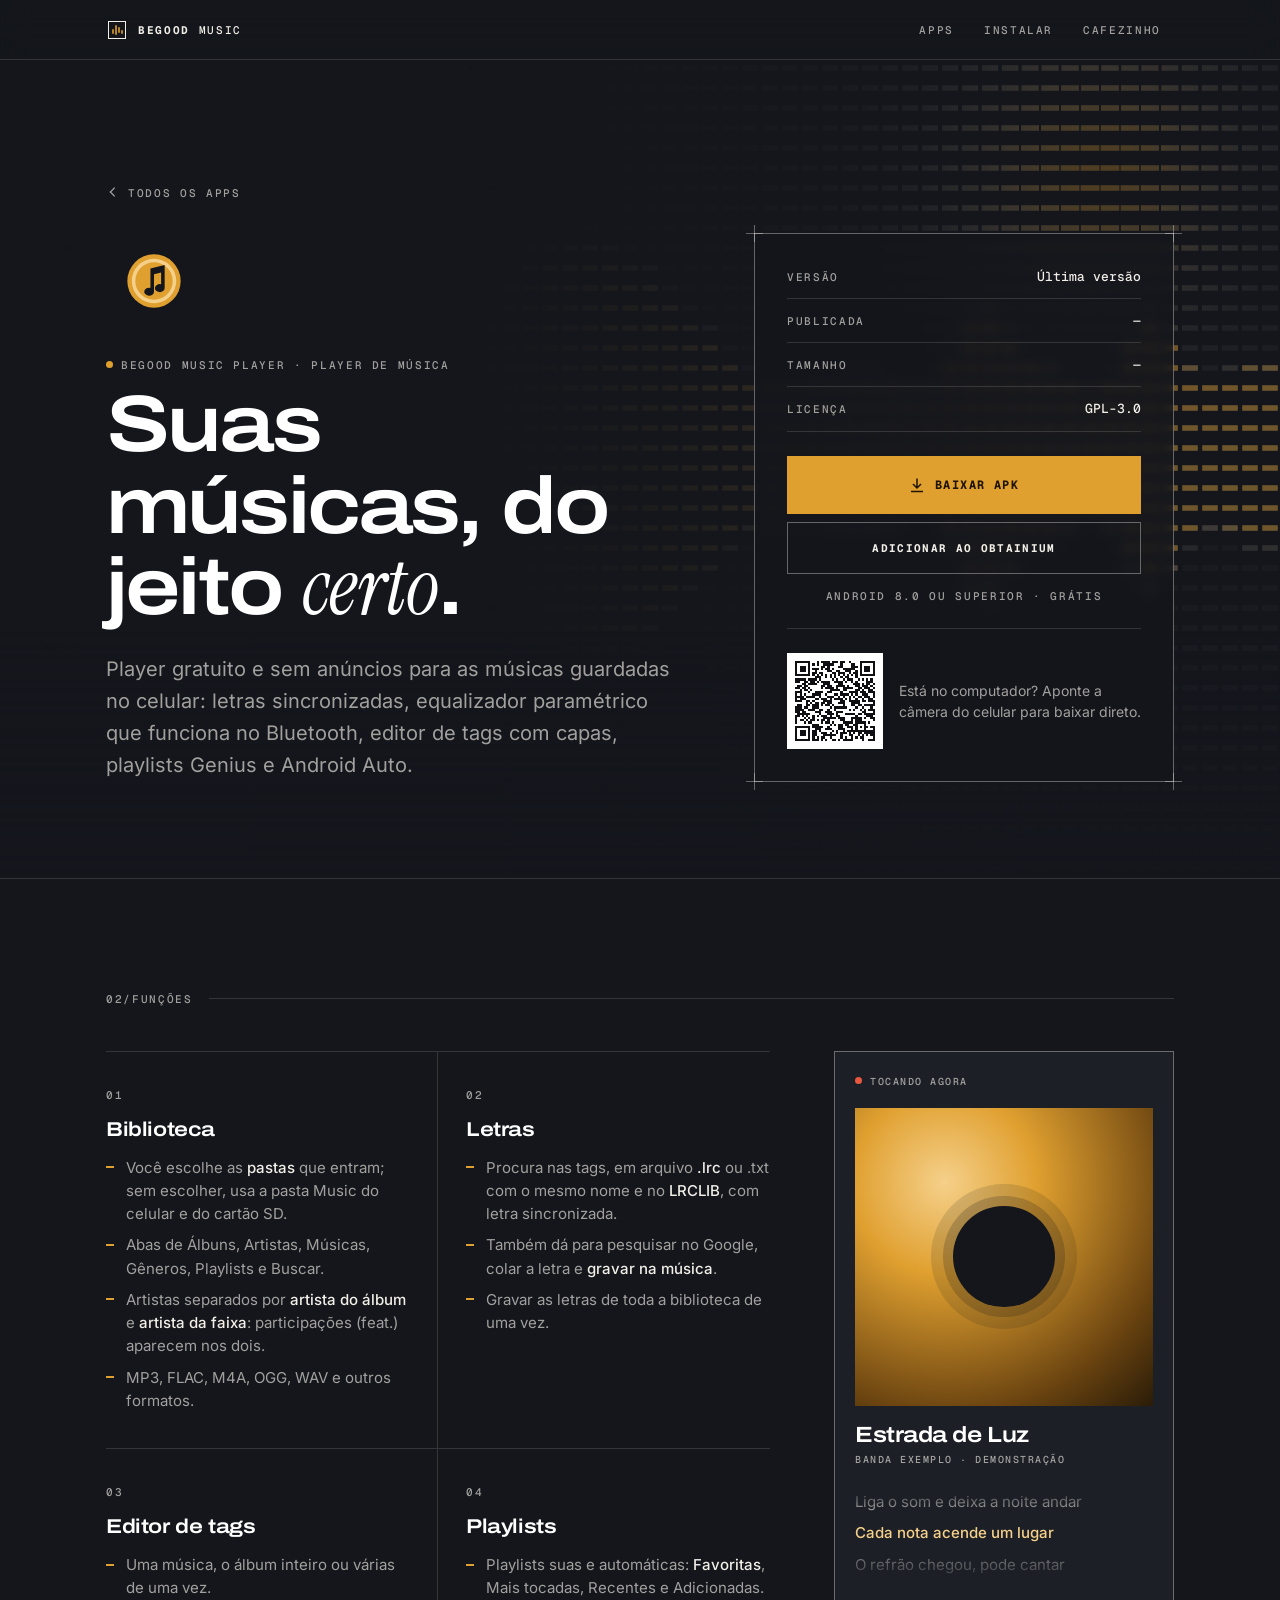
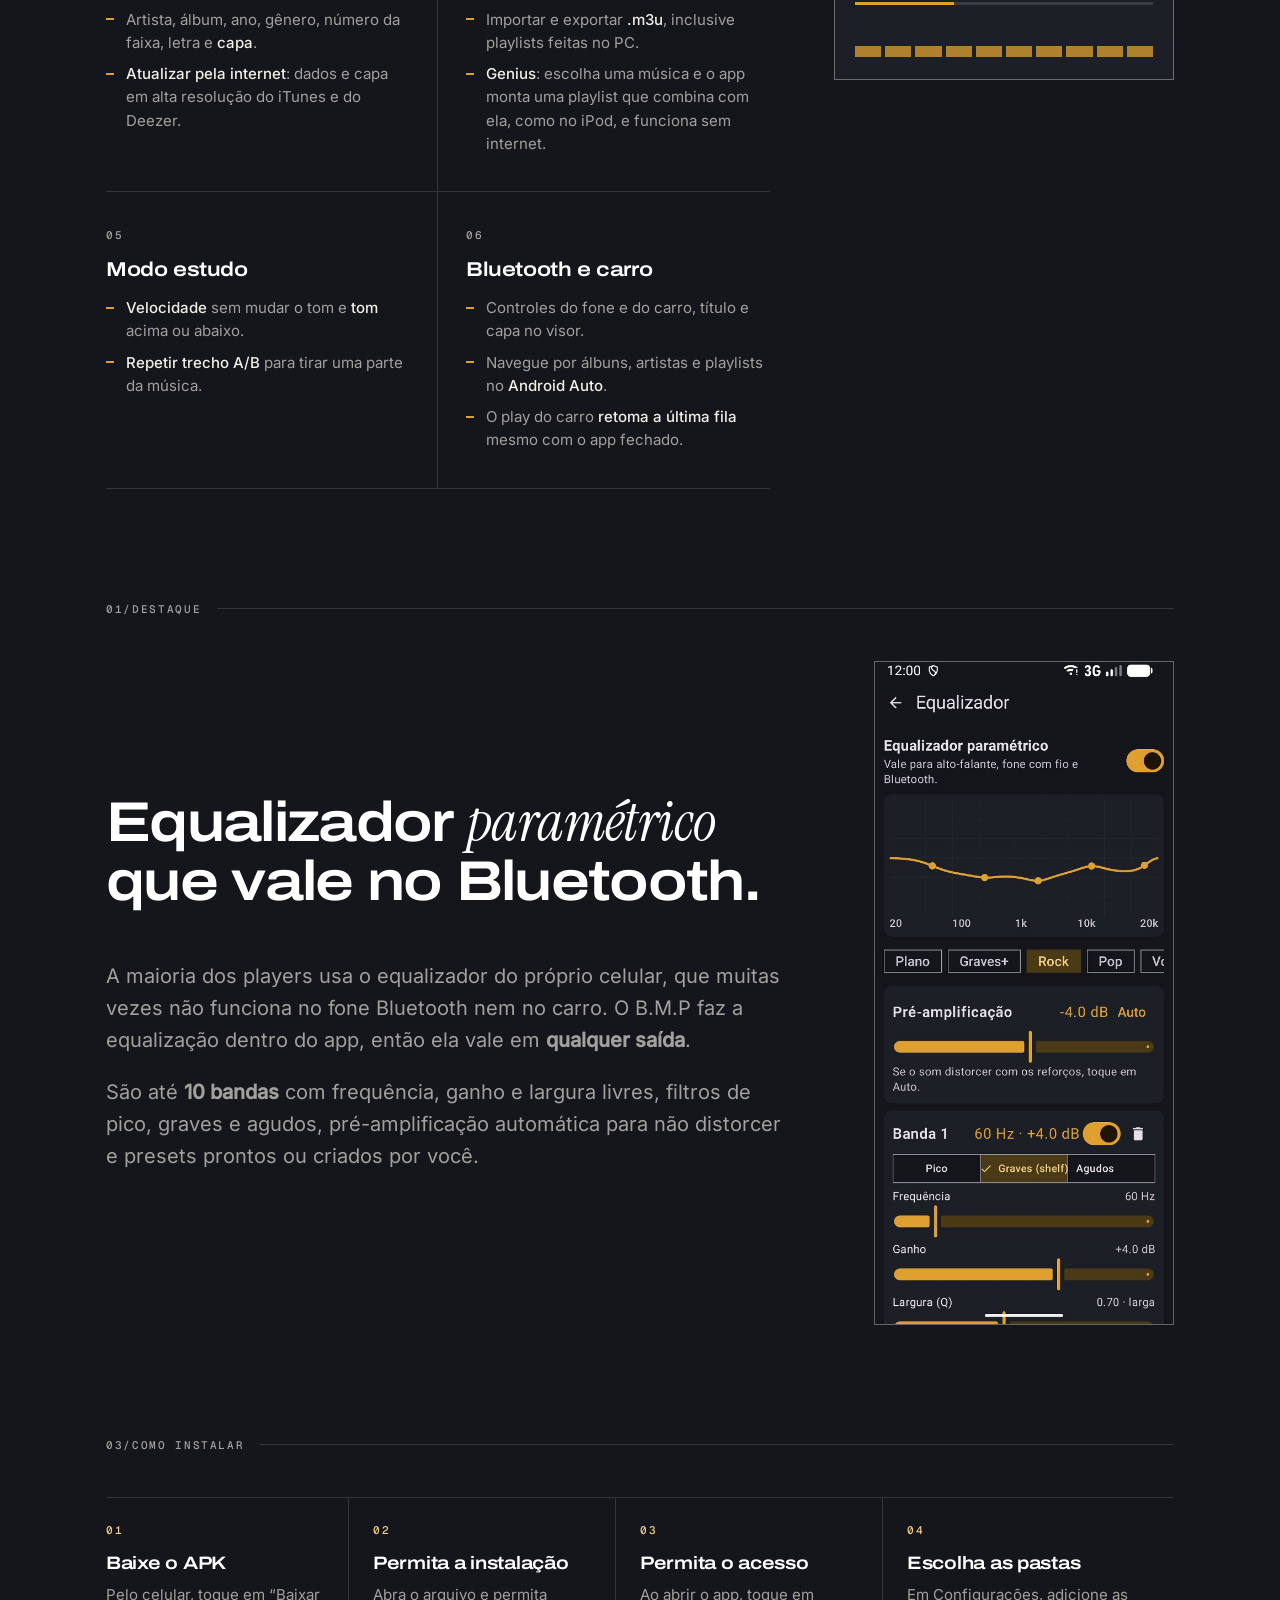
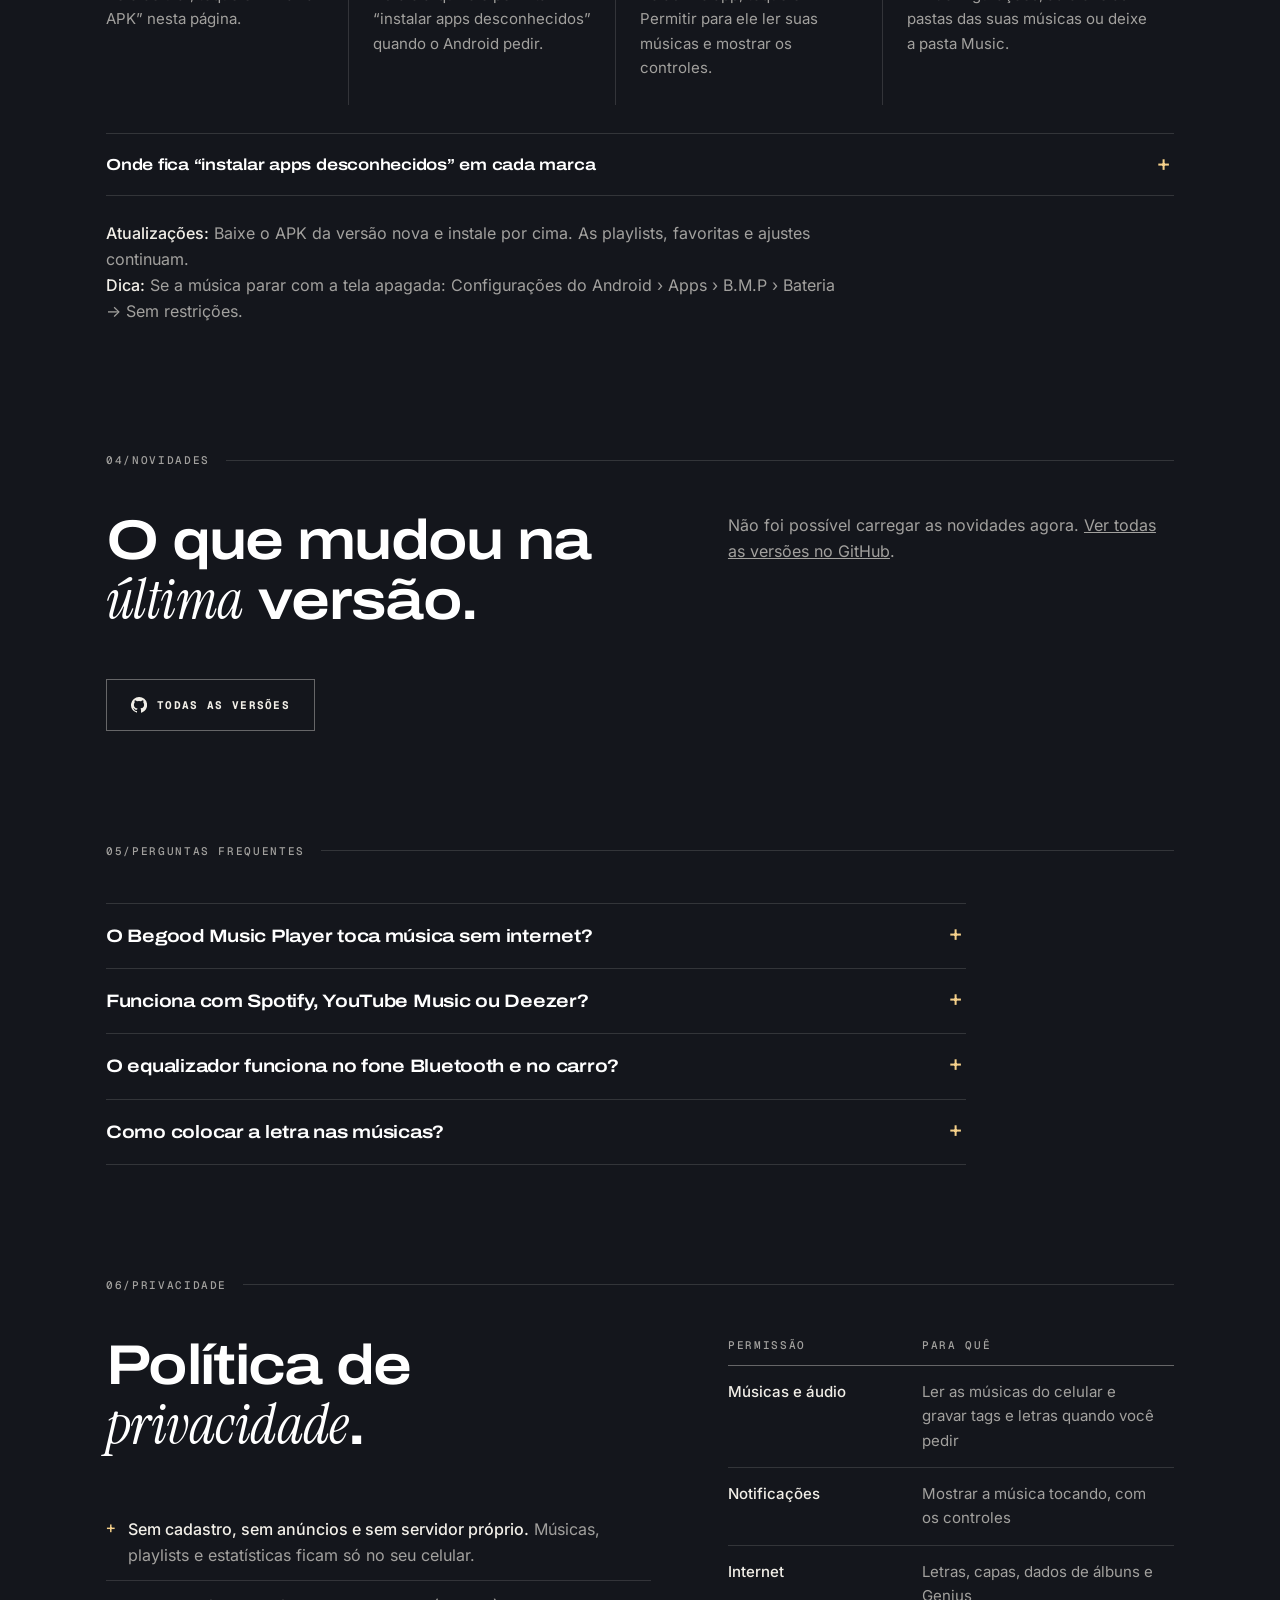
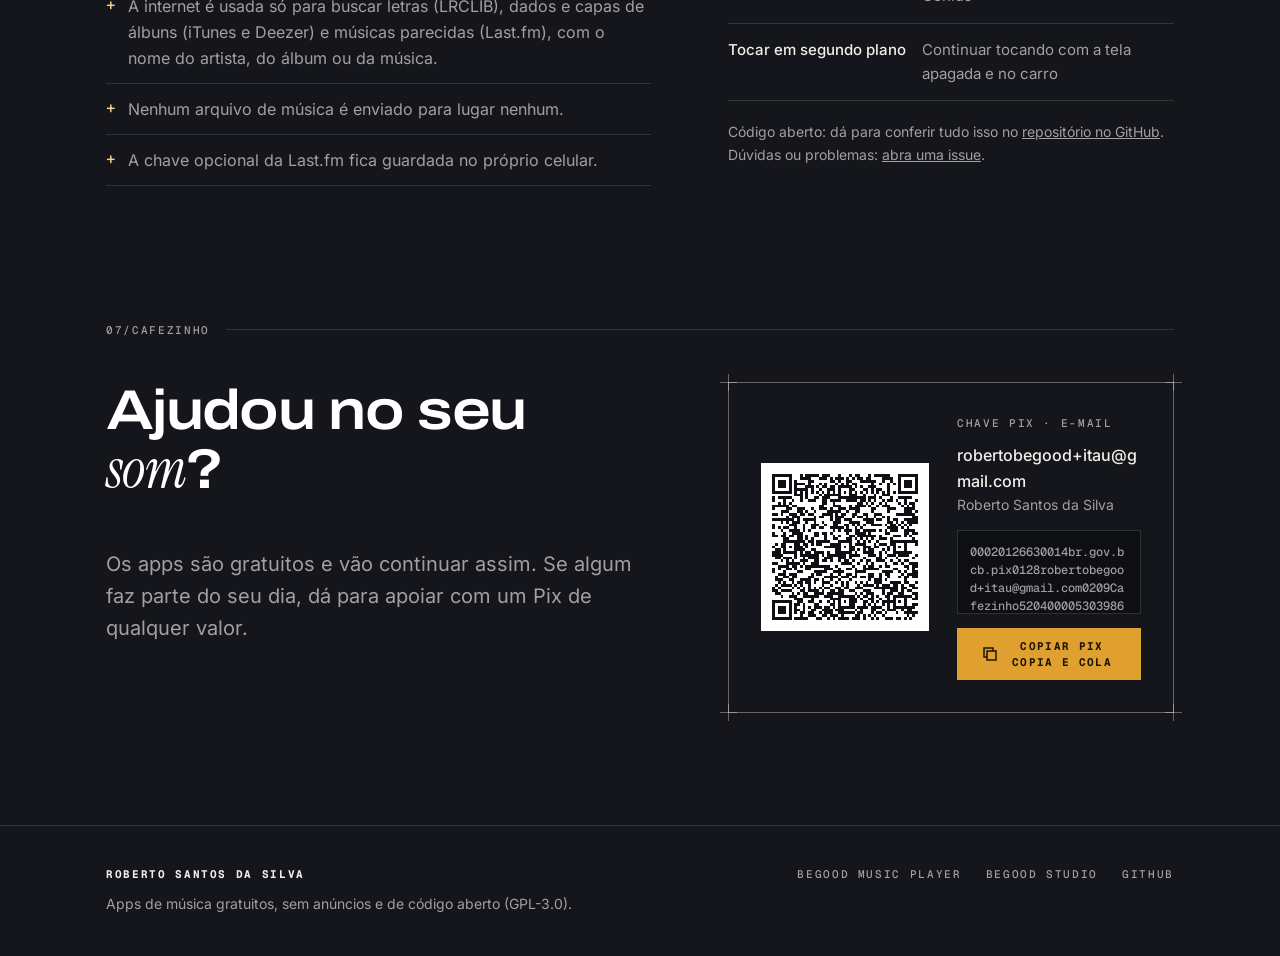
==== music-player/index.html @ 5f4d3040 "Site Begood Music: página inicial, Begood Music Player e Begood Studio Co-Authored-By: Claude Opus 5" ====
<!DOCTYPE html>
<html lang="pt-BR">
<head>
<meta charset="utf-8">
<meta name="viewport" content="width=device-width, initial-scale=1, viewport-fit=cover">
<title>Begood Music Player: player de música offline para Android, grátis e sem anúncios | Begood Music</title>
<meta name="description" content="Player gratuito e sem anúncios para as músicas guardadas no celular: letras sincronizadas, equalizador paramétrico que funciona no Bluetooth, editor de tags com capas, playlists Genius e Android Auto.">
<meta name="author" content="Roberto Santos da Silva">
<meta name="theme-color" content="#14161c">
<link rel="canonical" href="https://begoodmusic.vercel.app/music-player/">
<meta property="og:type" content="website">
<meta property="og:locale" content="pt_BR">
<meta property="og:site_name" content="Begood Music">
<meta property="og:title" content="Begood Music Player: player de música offline para Android, grátis e sem anúncios | Begood Music">
<meta property="og:description" content="Player gratuito e sem anúncios para as músicas guardadas no celular: letras sincronizadas, equalizador paramétrico que funciona no Bluetooth, editor de tags com capas, playlists Genius e Android Auto.">
<meta property="og:url" content="https://begoodmusic.vercel.app/music-player/">
<meta property="og:image" content="https://begoodmusic.vercel.app/assets/img/bmp-icone.png">
<meta name="twitter:card" content="summary">
<link rel="icon" href="../assets/img/favicon.svg" type="image/svg+xml">
<link rel="apple-touch-icon" href="../assets/img/bmp-icone.png">
<link rel="preload" href="../assets/fonts/archivo.woff" as="font" type="font/woff" crossorigin>
<link rel="preload" href="../assets/fonts/inter-400.woff" as="font" type="font/woff" crossorigin>
<link rel="stylesheet" href="../assets/css/site.css">
<script type="application/ld+json">{"@context":"https://schema.org","@type":"MobileApplication","name":"Begood Music Player","url":"https://begoodmusic.vercel.app/music-player/","description":"Player gratuito e sem anúncios para as músicas guardadas no celular: letras sincronizadas, equalizador paramétrico que funciona no Bluetooth, editor de tags com capas, playlists Genius e Android Auto.","operatingSystem":"Android 8.0 ou superior","applicationCategory":"MultimediaApplication","image":"https://begoodmusic.vercel.app/assets/img/bmp-icone.png","downloadUrl":"https://github.com/robertobegood-jpg/Begood-Music-Player-app-Android/releases/latest","license":"https://www.gnu.org/licenses/gpl-3.0.html","isAccessibleForFree":true,"inLanguage":"pt-BR","offers":{"@type":"Offer","price":"0","priceCurrency":"BRL"},"author":{"@type":"Person","name":"Roberto Santos da Silva"}}</script>
<script type="application/ld+json">{"@context":"https://schema.org","@type":"FAQPage","mainEntity":[{"@type":"Question","name":"O Begood Music Player toca música sem internet?","acceptedAnswer":{"@type":"Answer","text":"Sim. Ele toca as músicas que já estão no celular, sem internet. A internet só é usada, se você quiser, para buscar letras, capas e dados de álbuns."}},{"@type":"Question","name":"Funciona com Spotify, YouTube Music ou Deezer?","acceptedAnswer":{"@type":"Answer","text":"Não. O B.M.P é para os seus arquivos de música (MP3, FLAC, M4A, OGG...) guardados no celular ou no cartão de memória."}},{"@type":"Question","name":"O equalizador funciona no fone Bluetooth e no carro?","acceptedAnswer":{"@type":"Answer","text":"Funciona. A equalização é feita dentro do app, então vale para alto-falante, fone com fio, fone Bluetooth e som do carro."}},{"@type":"Question","name":"Como colocar a letra nas músicas?","acceptedAnswer":{"@type":"Answer","text":"Abra a letra em Tocando agora. O app procura nas tags, em arquivos .lrc e no LRCLIB. Depois toque em Gravar na música para ela ficar salva no próprio arquivo."}}]}</script>
</head>
<body class="app-bmp">
<a class="visually-hidden" href="#conteudo">Pular para o conteúdo</a>
<header class="topo">
  <div class="wrap">
    <a class="marca" href="../"><svg class="marca-sinal" viewBox="0 0 22 22" fill="none" aria-hidden="true"><rect x="2.5" y="2.5" width="17" height="17" stroke="currentColor"/><path d="M7 14v-3M10 15V7M13 13V9M16 14v-2" stroke="#E0A030" stroke-width="1.6" stroke-linecap="square"/></svg><span class="hud"><b>Begood</b> Music</span></a>
    <nav class="nav" aria-label="Principal">
      <a href="../#apps">Apps</a>
      <a href="../#instalar">Instalar</a>
      <a class="nav-extra" href="../#cafezinho">Cafezinho</a>
    </nav>
  </div>
</header>
<main id="conteudo">
<section class="hero">
  <canvas class="campo" aria-hidden="true"></canvas>
  <div class="wrap">
    <a class="voltar hud" href="../"><svg viewBox="0 0 16 16" width="14" height="14" fill="none" stroke="currentColor" stroke-width="1.5" aria-hidden="true"><path d="M10 3 5 8l5 5"/></svg>Todos os apps</a>
    <div class="app-hero">
      <div>
        <img class="app-icone app-icone-lg" src="../assets/img/bmp-icone.svg" width="96" height="96" alt="Ícone do Begood Music Player">
        <p class="hud"><span class="dot"></span>Begood Music Player · Player de música</p>
        <h1 class="display display-lg" style="font-size:clamp(40px,7.5vw,80px)">Suas músicas, do jeito <em>certo</em>.</h1>
        <p class="lead">Player gratuito e sem anúncios para as músicas guardadas no celular: letras sincronizadas, equalizador paramétrico que funciona no Bluetooth, editor de tags com capas, playlists Genius e Android Auto.</p>
      </div>
      <div class="baixar marcas" id="baixar"><span class="canto c1"></span><span class="canto c2"></span><span class="canto c3"></span><span class="canto c4"></span>
        <div class="baixar-linha"><span class="hud">Versão</span><span data-repo="robertobegood-jpg/Begood-Music-Player-app-Android" data-campo="versao">···</span></div>
        <div class="baixar-linha"><span class="hud">Publicada</span><span data-repo="robertobegood-jpg/Begood-Music-Player-app-Android" data-campo="data">···</span></div>
        <div class="baixar-linha"><span class="hud">Tamanho</span><span data-repo="robertobegood-jpg/Begood-Music-Player-app-Android" data-campo="tamanho">···</span></div>
        <div class="baixar-linha"><span class="hud">Licença</span><span>GPL-3.0</span></div>
        <a class="btn btn-solido btn-largo" href="https://github.com/robertobegood-jpg/Begood-Music-Player-app-Android/releases/latest" data-repo="robertobegood-jpg/Begood-Music-Player-app-Android" data-campo="baixar" rel="noopener"><svg viewBox="0 0 16 16" fill="none" stroke="currentColor" stroke-width="1.5" aria-hidden="true"><path d="M8 1.5v9M4 7l4 4 4-4M2 14.5h12"/></svg><span data-rotulo>Baixar APK</span></a>
        <a class="btn btn-largo" href="obtainium://add/https://github.com/robertobegood-jpg/Begood-Music-Player-app-Android">Adicionar ao Obtainium</a>
        <p class="hud aviso-req">Android 8.0 ou superior · Grátis</p>
        <div class="baixar-qr">
          <img src="../assets/img/qr-bmp.svg" width="96" height="96" alt="QR Code para baixar o Begood Music Player" loading="lazy">
          <p>Está no computador? Aponte a câmera do celular para baixar direto.</p>
        </div>
      </div>
    </div>
  </div>
</section>

<section class="secao">
  <div class="wrap">
    <div class="rotulo hud revela">02/Funções</div>
    <div class="funcoes-com-maquete">
      <div class="funcoes">
        <div class="funcao revela"><span class="hud">01</span><h3 class="heading">Biblioteca</h3><ul><li>Você escolhe as <strong>pastas</strong> que entram; sem escolher, usa a pasta Music do celular e do cartão SD.</li><li>Abas de Álbuns, Artistas, Músicas, Gêneros, Playlists e Buscar.</li><li>Artistas separados por <strong>artista do álbum</strong> e <strong>artista da faixa</strong>: participações (feat.) aparecem nos dois.</li><li>MP3, FLAC, M4A, OGG, WAV e outros formatos.</li></ul></div>
        <div class="funcao revela"><span class="hud">02</span><h3 class="heading">Letras</h3><ul><li>Procura nas tags, em arquivo <strong>.lrc</strong> ou .txt com o mesmo nome e no <strong>LRCLIB</strong>, com letra sincronizada.</li><li>Também dá para pesquisar no Google, colar a letra e <strong>gravar na música</strong>.</li><li>Gravar as letras de toda a biblioteca de uma vez.</li></ul></div>
        <div class="funcao revela"><span class="hud">03</span><h3 class="heading">Editor de tags</h3><ul><li>Uma música, o álbum inteiro ou várias de uma vez.</li><li>Artista, álbum, ano, gênero, número da faixa, letra e <strong>capa</strong>.</li><li><strong>Atualizar pela internet</strong>: dados e capa em alta resolução do iTunes e do Deezer.</li></ul></div>
        <div class="funcao revela"><span class="hud">04</span><h3 class="heading">Playlists</h3><ul><li>Playlists suas e automáticas: <strong>Favoritas</strong>, Mais tocadas, Recentes e Adicionadas.</li><li>Importar e exportar <strong>.m3u</strong>, inclusive playlists feitas no PC.</li><li><strong>Genius</strong>: escolha uma música e o app monta uma playlist que combina com ela, como no iPod, e funciona sem internet.</li></ul></div>
        <div class="funcao revela"><span class="hud">05</span><h3 class="heading">Modo estudo</h3><ul><li><strong>Velocidade</strong> sem mudar o tom e <strong>tom</strong> acima ou abaixo.</li><li><strong>Repetir trecho A/B</strong> para tirar uma parte da música.</li></ul></div>
        <div class="funcao revela"><span class="hud">06</span><h3 class="heading">Bluetooth e carro</h3><ul><li>Controles do fone e do carro, título e capa no visor.</li><li>Navegue por álbuns, artistas e playlists no <strong>Android Auto</strong>.</li><li>O play do carro <strong>retoma a última fila</strong> mesmo com o app fechado.</li></ul></div>
      </div>
      <div class="revela maquete-lado"><div class="maquete marcas maquete-letra" aria-hidden="true"><span class="canto c1"></span><span class="canto c2"></span><span class="canto c3"></span><span class="canto c4"></span>
        <p class="hud ao-vivo" style="margin:0">Tocando agora</p>
        <div class="capa-falsa"><span></span></div>
        <p class="faixa-nome">Estrada de Luz</p>
        <p class="hud" style="margin:0">Banda Exemplo · Demonstração</p>
        <div class="letra"><div data-letra>
          <p>Liga o som e deixa a noite andar</p>
          <p>Cada nota acende um lugar</p>
          <p>O refrão chegou, pode cantar</p>
          <p>Sua coleção, do jeito que é</p>
          <p>Volume no talo, batida no pé</p>
          <p>Toca de novo, se a gente quiser</p>
        </div></div>
        <div class="barra-tempo"><i data-tempo></i></div>
        <div class="eq-mini"><i></i><i></i><i></i><i></i><i></i><i></i><i></i><i></i><i></i><i></i></div>
      </div></div>
    </div>
  </div>
</section>

<section class="secao">
  <div class="wrap">
    <div class="rotulo hud revela">01/Destaque</div>
    <div class="destaque">
      <div class="revela">
        <h2 class="display display-md secao-titulo">Equalizador <em>paramétrico</em> que vale no Bluetooth.</h2>
        <p class="lead" style="margin-bottom:1em">A maioria dos players usa o equalizador do próprio celular, que muitas vezes não funciona no fone Bluetooth nem no carro. O B.M.P faz a equalização dentro do app, então ela vale em <strong>qualquer saída</strong>.</p>
        <p class="lead" style="margin-bottom:1em">São até <strong>10 bandas</strong> com frequência, ganho e largura livres, filtros de pico, graves e agudos, pré-amplificação automática para não distorcer e presets prontos ou criados por você.</p>
      </div>
      <figure class="destaque-print revela"><img src="../assets/img/bmp-equalizador.jpg" width="540" height="1200" alt="Tela do equalizador paramétrico do Begood Music Player com o preset Rock" loading="lazy"></figure>
    </div>
  </div>
</section>
<section class="secao" id="instalar">
  <div class="wrap">
    <div class="rotulo hud revela">03/Como instalar</div>
    <ol class="passos">
    <li class="revela"><strong>Baixe o APK</strong><p>Pelo celular, toque em “Baixar APK” nesta página.</p></li>
    <li class="revela"><strong>Permita a instalação</strong><p>Abra o arquivo e permita “instalar apps desconhecidos” quando o Android pedir.</p></li>
    <li class="revela"><strong>Permita o acesso</strong><p>Ao abrir o app, toque em Permitir para ele ler suas músicas e mostrar os controles.</p></li>
    <li class="revela"><strong>Escolha as pastas</strong><p>Em Configurações, adicione as pastas das suas músicas ou deixe a pasta Music.</p></li>
  </ol>
    <details class="marcas-cel revela">
      <summary>Onde fica “instalar apps desconhecidos” em cada marca</summary>
      <ul class="lista-simples">
        <li><strong>Samsung:</strong> Configurações › Aplicativos › menu ⋮ › Acesso especial › Instalar aplicativos desconhecidos.</li>
        <li><strong>Xiaomi, Redmi e Poco:</strong> Configurações › Privacidade (ou Proteção) › Fontes desconhecidas.</li>
        <li><strong>Motorola e Android puro:</strong> Configurações › Apps › Acesso especial a apps › Instalar apps desconhecidos.</li>
        <li>Escolha o app usado para abrir o APK (Chrome ou Arquivos) e ative <strong>Permitir desta fonte</strong>. Depois de instalar, pode desativar de novo.</li>
        <li>Se o <strong>Play Protect</strong> avisar que o app é desconhecido, toque em <strong>Mais detalhes › Instalar mesmo assim</strong>. O aviso aparece para qualquer app de fora da loja.</li>
      </ul>
    </details>
    <p class="muted revela" style="margin-top:24px;max-width:46em"><strong style="color:var(--ink);font-weight:500">Atualizações:</strong> Baixe o APK da versão nova e instale por cima. As playlists, favoritas e ajustes continuam.<br><strong style="color:var(--ink);font-weight:500">Dica:</strong> Se a música parar com a tela apagada: Configurações do Android › Apps › B.M.P › Bateria → Sem restrições.</p>
  </div>
</section>

<section class="secao">
  <div class="wrap">
    <div class="rotulo hud revela">04/Novidades</div>
    <div class="duas">
      <div class="revela">
        <h2 class="display display-md secao-titulo">O que mudou na <em>última</em> versão.</h2>
        <a class="btn" href="https://github.com/robertobegood-jpg/Begood-Music-Player-app-Android/releases" rel="noopener"><svg viewBox="0 0 16 16" fill="currentColor" aria-hidden="true"><path d="M8 0a8 8 0 0 0-2.53 15.59c.4.07.55-.17.55-.38v-1.33c-2.23.48-2.7-1.07-2.7-1.07-.36-.92-.89-1.17-.89-1.17-.73-.5.05-.49.05-.49.8.06 1.23.83 1.23.83.72 1.22 1.88.87 2.34.66.07-.52.28-.87.5-1.07-1.78-.2-3.65-.89-3.65-3.95 0-.87.31-1.59.82-2.15-.08-.2-.36-1.02.08-2.12 0 0 .67-.21 2.2.82a7.6 7.6 0 0 1 4 0c1.53-1.04 2.2-.82 2.2-.82.44 1.1.16 1.92.08 2.12.51.56.82 1.28.82 2.15 0 3.07-1.87 3.75-3.65 3.95.29.25.54.73.54 1.48v2.2c0 .21.15.46.55.38A8 8 0 0 0 8 0Z"/></svg>Todas as versões</a>
      </div>
      <div class="notas revela" data-repo="robertobegood-jpg/Begood-Music-Player-app-Android" data-campo="notas" aria-live="polite">
        <div class="esqueleto" style="width:40%"></div><div class="esqueleto"></div><div class="esqueleto" style="width:85%"></div><div class="esqueleto" style="width:70%"></div>
      </div>
    </div>
  </div>
</section>

<section class="secao">
  <div class="wrap">
    <div class="rotulo hud revela">05/Perguntas frequentes</div>
    <div class="faq">
      <details class="revela"><summary>O Begood Music Player toca música sem internet?</summary><p>Sim. Ele toca as músicas que já estão no celular, sem internet. A internet só é usada, se você quiser, para buscar letras, capas e dados de álbuns.</p></details>
      <details class="revela"><summary>Funciona com Spotify, YouTube Music ou Deezer?</summary><p>Não. O B.M.P é para os seus arquivos de música (MP3, FLAC, M4A, OGG...) guardados no celular ou no cartão de memória.</p></details>
      <details class="revela"><summary>O equalizador funciona no fone Bluetooth e no carro?</summary><p>Funciona. A equalização é feita dentro do app, então vale para alto-falante, fone com fio, fone Bluetooth e som do carro.</p></details>
      <details class="revela"><summary>Como colocar a letra nas músicas?</summary><p>Abra a letra em Tocando agora. O app procura nas tags, em arquivos .lrc e no LRCLIB. Depois toque em Gravar na música para ela ficar salva no próprio arquivo.</p></details>
    </div>
  </div>
</section>

<section class="secao" id="privacidade">
  <div class="wrap">
    <div class="rotulo hud revela">06/Privacidade</div>
    <div class="duas">
      <div class="revela">
        <h2 class="display display-md secao-titulo">Política de <em>privacidade</em>.</h2>
        <ul class="lista-simples">
          <li><strong>Sem cadastro, sem anúncios e sem servidor próprio.</strong> Músicas, playlists e estatísticas ficam só no seu celular.</li>
          <li>A internet é usada só para buscar letras (LRCLIB), dados e capas de álbuns (iTunes e Deezer) e músicas parecidas (Last.fm), com o nome do artista, do álbum ou da música.</li>
          <li>Nenhum arquivo de música é enviado para lugar nenhum.</li>
          <li>A chave opcional da Last.fm fica guardada no próprio celular.</li>
        </ul>
      </div>
      <div class="revela">
        <table class="tabela">
          <thead><tr><th>Permissão</th><th>Para quê</th></tr></thead>
          <tbody>
            <tr><td>Músicas e áudio</td><td>Ler as músicas do celular e gravar tags e letras quando você pedir</td></tr>
            <tr><td>Notificações</td><td>Mostrar a música tocando, com os controles</td></tr>
            <tr><td>Internet</td><td>Letras, capas, dados de álbuns e Genius</td></tr>
            <tr><td>Tocar em segundo plano</td><td>Continuar tocando com a tela apagada e no carro</td></tr>
          </tbody>
        </table>
        <p class="muted" style="font-size:14px;margin-top:20px">Código aberto: dá para conferir tudo isso no <a href="https://github.com/robertobegood-jpg/Begood-Music-Player-app-Android" rel="noopener">repositório no GitHub</a>. Dúvidas ou problemas: <a href="https://github.com/robertobegood-jpg/Begood-Music-Player-app-Android/issues" rel="noopener">abra uma issue</a>.</p>
      </div>
    </div>
  </div>
</section>

<section class="secao" id="cafezinho">
  <div class="wrap">
    <div class="rotulo hud revela">07/Cafezinho</div>
    <div class="duas">
      <div class="revela">
        <h2 class="display display-md secao-titulo">Ajudou no seu <em>som</em>?</h2>
        <p class="lead">Os apps são gratuitos e vão continuar assim. Se algum faz parte do seu dia, dá para apoiar com um Pix de qualquer valor.</p>
      </div>
      <div class="marcas pix revela"><span class="canto c1"></span><span class="canto c2"></span><span class="canto c3"></span><span class="canto c4"></span>
        <img class="pix-qr" src="../assets/img/qr-pix.svg" width="168" height="168" alt="QR Code do Pix">
        <div>
          <p class="hud">Chave Pix · e-mail</p>
          <p style="margin:6px 0 0;font-weight:500;word-break:break-all">robertobegood+itau@gmail.com</p>
          <p class="muted" style="margin:0;font-size:14px">Roberto Santos da Silva</p>
          <code class="pix-codigo" id="pix">00020126630014br.gov.bcb.pix0128robertobegood+itau@gmail.com0209Cafezinho5204000053039865802BR5923Roberto Santos da Silva6009Sao Paulo62070503***63047463</code>
          <button class="btn btn-solido btn-largo" type="button" data-copiar="#pix"><svg viewBox="0 0 16 16" fill="none" stroke="currentColor" stroke-width="1.5" aria-hidden="true"><rect x="5" y="5" width="9" height="9"/><path d="M11 5V2H2v9h3"/></svg>Copiar Pix copia e cola</button>
        </div>
      </div>
    </div>
  </div>
</section>
</main>
<script>
(function(){var L=document.querySelectorAll('[data-letra] p'),T=document.querySelector('[data-tempo]'),i=0;
function m(){L.forEach(function(p,k){p.className=k===i?'atual':(k<i?'passou':'')});var c=document.querySelector('[data-letra]');c.style.transform='translateY('+(-Math.max(0,i-1)*2.1)+'em)';T.style.width=((i+1)/L.length*100)+'%';}
m();if(matchMedia('(prefers-reduced-motion: reduce)').matches)return;setInterval(function(){i=(i+1)%L.length;m();},2400);})();
</script>
<footer class="rodape">
  <div class="wrap">
    <div>
      <p class="hud"><b>Roberto Santos da Silva</b></p>
      <p class="muted" style="margin:6px 0 0;font-size:14px">Apps de música gratuitos, sem anúncios e de código aberto (GPL-3.0).</p>
    </div>
    <div class="rodape-links hud">
      <a href="../music-player/">Begood Music Player</a>
      <a href="../studio/">Begood Studio</a>
      <a href="https://github.com/robertobegood-jpg" rel="noopener">GitHub</a>
    </div>
  </div>
</footer>
<script src="../assets/js/site.js" defer></script>
<script src="../assets/js/campo.js" defer></script>
</body>
</html>
---- assets/css/site.css ----
/* Begood Music — sistema Oficina (versão web) com a identidade dos apps de música:
   âmbar sobre fundo escuro, cantos retos, linhas finas. Base copiada do site Kit do Motorista. */

@font-face { font-family: "Archivo Oficina"; src: url("../fonts/archivo.woff") format("woff"); font-weight: 620; font-display: swap; }
@font-face { font-family: "Instrument Serif"; src: url("../fonts/instrument-serif-italic.woff") format("woff"); font-style: italic; font-weight: 400; font-display: swap; }
@font-face { font-family: "Inter"; src: url("../fonts/inter-400.woff") format("woff"); font-weight: 400; font-display: swap; }
@font-face { font-family: "Inter"; src: url("../fonts/inter-500.woff") format("woff"); font-weight: 500; font-display: swap; }
@font-face { font-family: "Geist Mono"; src: url("../fonts/geist-mono-500.woff") format("woff"); font-weight: 500; font-display: swap; }
@font-face { font-family: "Geist Mono"; src: url("../fonts/geist-mono-700.woff") format("woff"); font-weight: 700; font-display: swap; }

:root {
  color-scheme: dark;
  --bg: #14161c;
  --bg-raised: #1c1f26;
  --bg-sunken: #0d0f13;
  --ink: #f2efe8;
  --ink-strong: #ffffff;
  --muted: #f2efe8a3;
  --faint: #f2efe866;
  --line: #f2efe824;
  --line-strong: #f2efe85e;
  --accent: #e0a030;
  --accent-ink: #f5d08a;
  --invert-bg: #e0a030;
  --invert-fg: #1e1400;
  --verde: #2fa565; --verde-ink: #4cd07d;
  --ambar: #e0a030; --ambar-ink: #f5d08a;
  --vermelhao: #e8573f; --vermelhao-ink: #ff8a70;
  --app: var(--accent);
  --app-ink: var(--accent-ink);

  --f-display: "Archivo Oficina", "Archivo", system-ui, sans-serif;
  --f-serif: "Instrument Serif", Georgia, serif;
  --f-body: "Inter", system-ui, -apple-system, "Segoe UI", Roboto, sans-serif;
  --f-mono: "Geist Mono", ui-monospace, "SFMono-Regular", Menlo, monospace;

  --pad: clamp(20px, 5vw, 56px);
  --max: 1180px;
  --header-h: 60px;
}

/* Cor de cada app */
.app-bmp { --app: #e0a030; --app-ink: #f5d08a; }
.app-studio { --app: #4cd07d; --app-ink: #7fe0a3; }

*, *::before, *::after { box-sizing: border-box; }
html { -webkit-text-size-adjust: 100%; scroll-behavior: smooth; scroll-padding-top: calc(var(--header-h) + 16px); }
body {
  margin: 0;
  background: var(--bg);
  color: var(--ink);
  font: 400 16px/1.625 var(--f-body);
  -webkit-font-smoothing: antialiased;
  text-rendering: optimizeLegibility;
  overflow-x: hidden;
}
img, svg { display: block; max-width: 100%; }
a { color: inherit; }
::selection { background: var(--accent); color: #1e1400; }
:focus-visible { outline: 2px solid var(--accent); outline-offset: 3px; }

.wrap { width: 100%; max-width: var(--max); margin: 0 auto; padding: 0 var(--pad); }
.visually-hidden { position: absolute !important; width: 1px; height: 1px; overflow: hidden; clip: rect(0 0 0 0); white-space: nowrap; }

/* ---------- Tipografia ---------- */
.hud {
  font: 500 11px/16px var(--f-mono);
  letter-spacing: .15em;
  text-transform: uppercase;
  color: var(--muted);
}
.hud b { font-weight: 700; color: var(--ink); }
.dot { display: inline-block; width: 7px; height: 7px; border-radius: 50%; background: var(--app); margin-right: 8px; vertical-align: 1px; }
.display {
  font-family: var(--f-display);
  font-weight: 620;
  letter-spacing: -.035em;
  line-height: 1.02;
  margin: 0;
  color: var(--ink-strong);
}
.display em, .heading em { font-family: var(--f-serif); font-style: italic; font-weight: 400; letter-spacing: -.01em; }
.display-lg { font-size: clamp(42px, 9vw, 96px); }
.display-md { font-size: clamp(32px, 6vw, 56px); letter-spacing: -.03em; line-height: 1.05; }
.heading { font: 620 24px/32px var(--f-display); letter-spacing: -.02em; margin: 0; color: var(--ink-strong); }
.lead { font-size: clamp(17px, 2.2vw, 20px); line-height: 1.6; color: var(--muted); max-width: 40em; margin: 0; }
.muted { color: var(--muted); }
p { margin: 0 0 1em; }
code, .mono { font-family: var(--f-mono); font-size: .92em; }

/* ---------- Cabeçalho ---------- */
.topo {
  position: sticky; top: 0; z-index: 50;
  height: var(--header-h);
  background: color-mix(in srgb, var(--bg) 82%, transparent);
  -webkit-backdrop-filter: blur(14px) saturate(140%);
  backdrop-filter: blur(14px) saturate(140%);
  border-bottom: 1px solid var(--line);
}
.topo .wrap { height: 100%; display: flex; align-items: center; justify-content: space-between; gap: 16px; }
.marca { text-decoration: none; display: flex; align-items: center; gap: 10px; white-space: nowrap; }
.marca .hud { color: var(--ink); }
.marca-sinal { width: 22px; height: 22px; flex: none; }
.nav { display: flex; gap: 4px; }
.nav a {
  text-decoration: none;
  font: 500 11px/16px var(--f-mono); letter-spacing: .15em; text-transform: uppercase;
  color: var(--muted);
  padding: 10px 12px;
  border: 1px solid transparent;
}
.nav a:hover { color: var(--ink); border-color: var(--line); }
.nav a[aria-current="page"] { color: var(--invert-fg); background: var(--invert-bg); }
@media (max-width: 640px) {
  .nav .nav-extra { display: none; }
  .nav a { padding: 10px 8px; }
}

/* ---------- Hero com campo WebGL ---------- */
.hero { position: relative; overflow: hidden; border-bottom: 1px solid var(--line); isolation: isolate; }
.campo {
  position: absolute; inset: 0; z-index: -1;
  width: 100%; height: 100%;
  pointer-events: none;
}
/* Sem WebGL: grade de cruzes estática em CSS */
.campo-fallback {
  position: absolute; inset: 0; z-index: -1;
  background-image:
    linear-gradient(var(--line) 1px, transparent 1px),
    linear-gradient(90deg, var(--line) 1px, transparent 1px);
  background-size: 32px 32px;
  background-position: center;
  -webkit-mask-image: radial-gradient(ellipse at 70% 30%, #000 0%, transparent 70%);
  mask-image: radial-gradient(ellipse at 70% 30%, #000 0%, transparent 70%);
  opacity: .5;
}
.hero::after { /* desbota para o fundo embaixo */
  content: ""; position: absolute; inset: auto 0 0 0; height: 30%; z-index: -1;
  background: linear-gradient(transparent, var(--bg));
  pointer-events: none;
}
.hero .wrap { padding-top: clamp(48px, 10vw, 120px); padding-bottom: clamp(48px, 8vw, 96px); }
.hero .wrap > p.hud:first-child { margin-bottom: 28px; }
.hero .lead { margin-top: 24px; }
.hero-acoes { display: flex; flex-wrap: wrap; gap: 12px; margin-top: 36px; }

/* ---------- Botões (cantos retos, rótulo mono) ---------- */
.btn {
  --h: 52px;
  display: inline-flex; align-items: center; justify-content: center; gap: 10px;
  min-height: var(--h);
  padding: 0 24px;
  font: 700 11px/16px var(--f-mono); letter-spacing: .12em; text-transform: uppercase;
  text-decoration: none;
  border: 1px solid var(--line-strong);
  color: var(--ink);
  background: transparent;
  cursor: pointer;
  transition: background .2s, color .2s, border-color .2s, transform .2s;
  -webkit-tap-highlight-color: transparent;
}
.btn:hover { border-color: var(--ink); }
.btn:active { transform: translateY(1px); }
.btn-solido { background: var(--invert-bg); color: var(--invert-fg); border-color: var(--invert-bg); }
.btn-solido:hover { background: var(--accent-ink); border-color: var(--accent-ink); color: var(--invert-fg); }
.btn svg { width: 16px; height: 16px; flex: none; }
.btn-largo { width: 100%; }
.btn[aria-disabled="true"] { opacity: .5; pointer-events: none; }

/* ---------- Seções numeradas ---------- */
.secao { padding: clamp(56px, 9vw, 112px) 0; }
.secao + .secao { padding-top: 0; }
.rotulo {
  display: flex; align-items: center; gap: 16px;
  margin-bottom: clamp(28px, 4vw, 44px);
}
.rotulo::after { content: ""; flex: 1; height: 1px; background: var(--line); }
.secao-titulo { margin-bottom: clamp(28px, 4vw, 48px); max-width: 22ch; }

/* ---------- Caixa com marcas de corte (+) ---------- */
.marcas { position: relative; border: 1px solid var(--line-strong); }
.marcas > .canto { position: absolute; width: 17px; height: 17px; pointer-events: none; }
.marcas > .canto::before, .marcas > .canto::after { content: ""; position: absolute; background: var(--line-strong); }
.marcas > .canto::before { left: 8px; top: 0; width: 1px; height: 17px; }
.marcas > .canto::after { top: 8px; left: 0; height: 1px; width: 17px; }
.canto.c1 { top: -9px; left: -9px; } .canto.c2 { top: -9px; right: -9px; }
.canto.c3 { bottom: -9px; left: -9px; } .canto.c4 { bottom: -9px; right: -9px; }

/* ---------- Números da home ---------- */
.numeros { display: grid; grid-template-columns: repeat(4, 1fr); margin-top: clamp(40px, 7vw, 72px); }
.numeros > div { padding: 20px 22px; border-right: 1px solid var(--line); }
.numeros > div:last-of-type { border-right: 0; }
.numeros strong { display: block; font: 620 clamp(28px, 4vw, 40px)/1 var(--f-display); letter-spacing: -.03em; color: var(--ink-strong); margin-top: 10px; }
@media (max-width: 720px) {
  .numeros { grid-template-columns: 1fr 1fr; }
  .numeros > div:nth-of-type(2) { border-right: 0; }
  .numeros > div:nth-of-type(-n+2) { border-bottom: 1px solid var(--line); }
}

/* ---------- Cards dos apps ---------- */
.apps { display: grid; grid-template-columns: repeat(3, 1fr); border-top: 1px solid var(--line); border-left: 1px solid var(--line); }
.app-card {
  position: relative;
  display: flex; flex-direction: column;
  padding: 28px;
  border-right: 1px solid var(--line); border-bottom: 1px solid var(--line);
  background: var(--bg);
  transition: background .25s;
}
.app-card::before { /* barra de cor do app que cresce no hover */
  content: ""; position: absolute; left: -1px; top: -1px; height: 2px; width: 0;
  background: var(--app); transition: width .4s cubic-bezier(.2,.7,.2,1);
}
.app-card:hover { background: var(--bg-raised); }
.app-card:hover::before { width: calc(100% + 1px); }
.app-card-topo { display: flex; justify-content: space-between; align-items: flex-start; gap: 12px; margin-bottom: 28px; }
.app-icone { width: 64px; height: 64px; flex: none; }
.app-icone.com-borda { border: 1px solid var(--line-strong); }
.app-icone-lg { width: clamp(72px, 12vw, 96px); height: clamp(72px, 12vw, 96px); }
.app-card h3 { margin: 10px 0 10px; }
.app-card h3 a { text-decoration: none; }
.app-card h3 a::after { content: ""; position: absolute; inset: 0; } /* card inteiro clicável */
.app-card p { color: var(--muted); font-size: 15px; line-height: 1.6; flex: 1; }
.app-card .acoes { position: relative; z-index: 1; display: grid; grid-template-columns: 1fr 1fr; gap: 8px; margin-top: 20px; }
.app-card .acoes .btn { --h: 46px; padding: 0 12px; }
.versao {
  font: 500 11px/16px var(--f-mono); letter-spacing: .1em;
  padding: 4px 8px; border: 1px solid var(--line); color: var(--muted); white-space: nowrap;
}
.versao.ok { color: var(--app-ink); border-color: color-mix(in srgb, var(--app) 50%, transparent); }
.tags { display: flex; flex-wrap: wrap; gap: 6px; margin-top: 4px; }
.tag { font: 500 10px/14px var(--f-mono); letter-spacing: .12em; text-transform: uppercase; color: var(--muted); border: 1px solid var(--line); padding: 4px 7px; }
@media (max-width: 960px) { .apps { grid-template-columns: 1fr 1fr; } }
@media (max-width: 640px) {
  .apps { grid-template-columns: 1fr; }
  .app-card { padding: 24px 20px; }
}

/* ---------- Passos ---------- */
.passos { list-style: none; margin: 0; padding: 0; counter-reset: passo; display: grid; grid-template-columns: repeat(4, 1fr); border-top: 1px solid var(--line); }
.passos li { counter-increment: passo; padding: 24px 24px 24px 0; border-right: 1px solid var(--line); margin-right: 24px; }
.passos li:last-child { border-right: 0; margin-right: 0; }
.passos li::before { content: counter(passo, decimal-leading-zero); display: block; font: 500 11px/16px var(--f-mono); letter-spacing: .15em; color: var(--app-ink); margin-bottom: 14px; }
.passos strong { display: block; font: 620 18px/1.3 var(--f-display); letter-spacing: -.015em; color: var(--ink-strong); margin-bottom: 8px; }
.passos p { color: var(--muted); font-size: 15px; margin: 0; }
@media (max-width: 860px) {
  .passos { grid-template-columns: 1fr; }
  .passos li { border-right: 0; margin-right: 0; padding: 20px 0; border-bottom: 1px solid var(--line); display: grid; grid-template-columns: 44px 1fr; }
  .passos li::before { margin: 4px 0 0; }
  .passos li > * { grid-column: 2; }
}

/* ---------- Duas colunas ---------- */
.duas { display: grid; grid-template-columns: 1.1fr .9fr; gap: clamp(32px, 6vw, 80px); align-items: start; }
@media (max-width: 860px) { .duas { grid-template-columns: 1fr; } }

/* ---------- Página do app ---------- */
.voltar { display: inline-flex; gap: 8px; text-decoration: none; margin-bottom: 32px; }
.voltar:hover { color: var(--ink); }
.app-hero { display: grid; grid-template-columns: minmax(0, 1fr) minmax(0, 420px); gap: clamp(32px, 6vw, 72px); align-items: start; }
.app-hero .app-icone-lg { margin-bottom: 28px; }
@media (max-width: 900px) { .app-hero { grid-template-columns: 1fr; } }

.baixar { padding: clamp(24px, 4vw, 32px); background: color-mix(in srgb, var(--bg) 70%, transparent); -webkit-backdrop-filter: blur(6px); backdrop-filter: blur(6px); }
.baixar-linha { display: flex; justify-content: space-between; align-items: baseline; gap: 12px; padding: 11px 0; border-bottom: 1px solid var(--line); }
.baixar-linha:first-of-type { padding-top: 0; }
.baixar-linha span:last-child { font-family: var(--f-mono); font-size: 13px; color: var(--ink); text-align: right; }
.baixar .btn-solido { margin-top: 24px; --h: 58px; font-size: 12px; }
.baixar .btn + .btn { margin-top: 8px; }
.baixar-qr { display: flex; gap: 16px; align-items: center; margin-top: 24px; padding-top: 24px; border-top: 1px solid var(--line); }
.baixar-qr img { width: 96px; height: 96px; flex: none; background: #fff; padding: 4px; }
.baixar-qr p { margin: 0; font-size: 14px; color: var(--muted); line-height: 1.5; }
@media (hover: none) and (pointer: coarse), (max-width: 640px) { .baixar-qr { display: none; } } /* no celular o QR não serve */
.aviso-req { margin: 14px 0 0; text-align: center; }

/* Galeria de prints: rolagem com encaixe */
.galeria {
  display: grid; grid-auto-flow: column; grid-auto-columns: clamp(200px, 26vw, 260px);
  gap: 16px; overflow-x: auto; overscroll-behavior-x: contain;
  scroll-snap-type: x mandatory; padding: 4px var(--pad) 20px;
  margin: 0 calc(var(--pad) * -1);
  scrollbar-width: thin; scrollbar-color: var(--line-strong) transparent;
}
.galeria figure { margin: 0; scroll-snap-align: center; }
.galeria img { width: 100%; height: auto; aspect-ratio: 9 / 20; object-fit: cover; border: 1px solid var(--line-strong); background: var(--bg-sunken); }
.galeria figcaption { margin-top: 12px; }
@media (max-width: 640px) { .galeria { grid-auto-columns: 68vw; } }

/* Funções */
.funcoes { display: grid; grid-template-columns: repeat(2, 1fr); border-top: 1px solid var(--line); }
.funcao { padding: 28px 28px 28px 0; border-bottom: 1px solid var(--line); }
.funcao:nth-child(odd) { border-right: 1px solid var(--line); }
.funcao:nth-child(even) { padding-left: 28px; padding-right: 0; }
.funcao h3 { margin: 10px 0 14px; font-size: 20px; line-height: 1.3; }
.funcao ul { margin: 0; padding: 0; list-style: none; }
.funcao li { position: relative; padding-left: 20px; margin: 0 0 8px; color: var(--muted); font-size: 15px; line-height: 1.55; }
.funcao li::before { content: ""; position: absolute; left: 0; top: .7em; width: 8px; height: 2px; background: var(--app); }
.funcao li strong { color: var(--ink); font-weight: 500; }
@media (max-width: 760px) {
  .funcoes { grid-template-columns: 1fr; }
  .funcao, .funcao:nth-child(even) { padding: 24px 0; border-right: 0; }
}

/* Tabela de permissões */
.tabela { width: 100%; border-collapse: collapse; font-size: 15px; }
.tabela th { text-align: left; font: 500 11px/16px var(--f-mono); letter-spacing: .15em; text-transform: uppercase; color: var(--muted); padding: 0 16px 12px 0; border-bottom: 1px solid var(--line-strong); }
.tabela td { padding: 14px 16px 14px 0; border-bottom: 1px solid var(--line); vertical-align: top; color: var(--muted); }
.tabela td:first-child { color: var(--ink); font-weight: 500; white-space: nowrap; }
@media (max-width: 560px) {
  .tabela thead { display: none; }
  .tabela tr { display: block; padding: 14px 0; border-bottom: 1px solid var(--line); }
  .tabela td { display: block; padding: 0; border: 0; }
  .tabela td:first-child { margin-bottom: 4px; white-space: normal; }
}
.lista-simples { margin: 0 0 24px; padding: 0; list-style: none; }
.lista-simples li { padding: 12px 0 12px 22px; position: relative; border-bottom: 1px solid var(--line); color: var(--muted); }
.lista-simples li::before { content: "+"; position: absolute; left: 0; top: 11px; font-family: var(--f-mono); color: var(--app-ink); }
.lista-simples strong { color: var(--ink); font-weight: 500; }

/* Novidades */
.notas { min-height: 120px; }
.notas h4 { font: 620 17px/1.3 var(--f-display); letter-spacing: -.01em; margin: 22px 0 10px; color: var(--ink-strong); }
.notas h4:first-child { margin-top: 0; }
.notas ul { margin: 0 0 12px; padding-left: 20px; color: var(--muted); }
.notas li { margin-bottom: 6px; }
.notas p { color: var(--muted); }
.esqueleto { height: 14px; background: linear-gradient(90deg, var(--bg-sunken), var(--bg-raised), var(--bg-sunken)); background-size: 200% 100%; animation: brilho 1.4s linear infinite; margin-bottom: 12px; }
@keyframes brilho { to { background-position: -200% 0; } }

/* Alerta (aviso de termos) */
.alerta { border-left: 2px solid var(--ambar); padding: 16px 20px; background: color-mix(in srgb, var(--ambar) 8%, transparent); color: var(--muted); font-size: 15px; }
.alerta strong { color: var(--ink); }

/* ---------- Maquetes (Corrida e Compensa) ---------- */
.maquete {
  width: min(100%, 340px); margin: 0 auto;
  min-height: 560px;
  border: 1px solid var(--line-strong);
  background: var(--bg-raised);
  display: flex; flex-direction: column;
  padding: 22px 20px;
  position: relative;
  overflow: hidden;
}
.maquete .hud { font-size: 10px; }
.maquete-valor { font: 620 clamp(48px, 13vw, 64px)/1 var(--f-display); letter-spacing: -.04em; color: var(--ink-strong); margin: 10px 0 6px; font-variant-numeric: tabular-nums; }
.maquete-valor small { font: 500 12px var(--f-mono); letter-spacing: .15em; color: var(--muted); margin-left: 6px; vertical-align: 6px; }
.maquete-grade { display: grid; grid-template-columns: 1fr 1fr; border-top: 1px solid var(--line); margin-top: 18px; }
.maquete-grade > div { padding: 14px 0; border-bottom: 1px solid var(--line); }
.maquete-grade > div:nth-child(odd) { border-right: 1px solid var(--line); }
.maquete-grade > div:nth-child(even) { padding-left: 14px; }
.maquete-grade b { display: block; font: 620 20px/1.2 var(--f-display); letter-spacing: -.02em; color: var(--ink); margin-top: 4px; font-variant-numeric: tabular-nums; }
.maquete-botao { margin-top: auto; display: grid; place-items: center; height: 48px; background: var(--invert-bg); color: var(--invert-fg); font: 700 11px/1 var(--f-mono); letter-spacing: .12em; }
.ao-vivo::before { content: ""; display: inline-block; width: 7px; height: 7px; border-radius: 50%; background: var(--vermelhao); margin-right: 8px; vertical-align: 1px; animation: piscar 1.6s steps(2) infinite; }
@keyframes piscar { 50% { opacity: .2; } }

/* ---------- Cafezinho ---------- */
.pix { display: grid; grid-template-columns: auto 1fr; gap: 28px; align-items: center; padding: clamp(20px, 4vw, 32px); }
.pix-qr { width: 168px; background: #fff; padding: 6px; }
.pix-codigo {
  display: block; width: 100%;
  font: 500 12px/1.5 var(--f-mono); color: var(--muted);
  background: var(--bg-sunken); border: 1px solid var(--line);
  padding: 12px; margin: 14px 0; word-break: break-all;
  max-height: 84px; overflow: auto;
}
@media (max-width: 640px) {
  .pix { grid-template-columns: 1fr; }
  .pix-qr { display: none; }
}

/* ---------- Rodapé ---------- */
.rodape { border-top: 1px solid var(--line); padding: 40px 0 calc(40px + env(safe-area-inset-bottom)); }
.rodape .wrap { display: flex; flex-wrap: wrap; justify-content: space-between; gap: 20px 40px; }
.rodape a { color: var(--muted); text-decoration: none; }
.rodape a:hover { color: var(--ink); }
.rodape-links { display: flex; flex-wrap: wrap; gap: 8px 24px; }

/* ---------- Revelar ao rolar (sutil) ---------- */
.js .revela { opacity: 0; transform: translateY(14px); transition: opacity .7s ease, transform .7s cubic-bezier(.2,.7,.2,1); }
.js .revela.visivel { opacity: 1; transform: none; }

/* Toast de cópia */
.toast {
  position: fixed; left: 50%; bottom: calc(24px + env(safe-area-inset-bottom)); z-index: 100;
  transform: translate(-50%, 20px); opacity: 0;
  background: var(--invert-bg); color: var(--invert-fg);
  font: 700 11px/1 var(--f-mono); letter-spacing: .12em; text-transform: uppercase;
  padding: 14px 18px; transition: .25s; pointer-events: none;
}
.toast.on { opacity: 1; transform: translate(-50%, 0); }

@media (prefers-reduced-motion: reduce) {
  html { scroll-behavior: auto; }
  *, *::before, *::after { animation: none !important; transition: none !important; }
  .js .revela { opacity: 1; transform: none; }
}

/* Funções + maquete ao lado (Corrida e Compensa) */
.funcoes-com-maquete { display: grid; grid-template-columns: minmax(0, 1fr) 340px; gap: clamp(32px, 5vw, 64px); align-items: start; }
.maquete-lado { position: sticky; top: calc(var(--header-h) + 32px); }
@media (max-width: 960px) {
  .funcoes-com-maquete { grid-template-columns: 1fr; }
  .maquete-lado { position: static; order: -1; }
}
.maquete-botao { text-transform: uppercase; }
.notas ul { list-style: none; padding-left: 0; }
.notas li { position: relative; padding-left: 20px; }
.notas li::before { content: ""; position: absolute; left: 0; top: .7em; width: 8px; height: 2px; background: var(--app); }
.notas li strong { color: var(--ink); }
@media (max-width: 960px) {
  .maquete { min-height: 0; }
}

/* ---------- Card "em breve" ---------- */
.app-breve { background: transparent; }
.app-breve p { flex: 1; }
.breve-icone { width: 64px; height: 64px; display: grid; place-items: center; border: 1px dashed var(--line-strong); font: 500 28px/1 var(--f-mono); color: var(--faint); }
@media (min-width: 961px) { .apps:has(.app-card:nth-child(3):last-child) { grid-template-columns: repeat(3, 1fr); } }

/* ---------- Perguntas frequentes ---------- */
.faq { border-top: 1px solid var(--line); max-width: 860px; }
.faq details, .marcas-cel { border-bottom: 1px solid var(--line); }
.faq summary, .marcas-cel summary {
  cursor: pointer; list-style: none; position: relative;
  padding: 20px 40px 20px 0;
  font: 620 18px/1.35 var(--f-display); letter-spacing: -.015em; color: var(--ink-strong);
}
.faq summary::-webkit-details-marker, .marcas-cel summary::-webkit-details-marker { display: none; }
.faq summary::after, .marcas-cel summary::after {
  content: "+"; position: absolute; right: 4px; top: 18px;
  font: 500 22px/1 var(--f-mono); color: var(--app-ink); transition: transform .25s;
}
.faq details[open] summary::after, .marcas-cel[open] summary::after { transform: rotate(45deg); }
.faq details p { color: var(--muted); margin: 0 0 22px; max-width: 46em; }
.marcas-cel { margin-top: 28px; border-top: 1px solid var(--line); }
.marcas-cel summary { font-size: 16px; }
.marcas-cel .lista-simples { margin-bottom: 16px; }

/* ---------- Destaque com print ---------- */
.destaque { display: grid; grid-template-columns: minmax(0, 1fr) 300px; gap: clamp(32px, 6vw, 80px); align-items: center; }
.destaque-print { margin: 0; }
.destaque-print img, .galeria img { border: 1px solid var(--line-strong); }
.destaque-print img { width: 100%; height: auto; }
@media (max-width: 860px) {
  .destaque { grid-template-columns: 1fr; }
  .destaque-print { max-width: 280px; }
}

/* ---------- Maquete: tocando agora com letra ---------- */
.maquete-letra { min-height: 0; gap: 0; }
.capa-falsa {
  aspect-ratio: 1; margin: 18px 0 16px;
  background: radial-gradient(circle at 30% 25%, #f5d08a 0, #e0a030 30%, #6b4410 75%, #2a1c08 100%);
  display: grid; place-items: center;
}
.capa-falsa span { width: 34%; aspect-ratio: 1; border-radius: 50%; background: #14161c; box-shadow: 0 0 0 10px #14161c33, 0 0 0 22px #14161c22; }
.faixa-nome { font: 620 22px/1.2 var(--f-display); letter-spacing: -.02em; color: var(--ink-strong); margin: 0 0 4px; }
.letra { height: 6.4em; overflow: hidden; margin: 18px 0 14px; -webkit-mask-image: linear-gradient(transparent, #000 25%, #000 70%, transparent); mask-image: linear-gradient(transparent, #000 25%, #000 70%, transparent); }
.letra [data-letra], .maquete-letra [data-letra] { transition: transform .6s cubic-bezier(.2,.7,.2,1); }
.letra p, [data-letra] p { margin: 0; height: 2.1em; line-height: 2.1em; font-size: 15px; color: var(--faint); transition: color .4s; white-space: nowrap; overflow: hidden; text-overflow: ellipsis; }
[data-letra] p.atual { color: var(--accent-ink); font-weight: 500; }
[data-letra] p.passou { color: var(--muted); }
.barra-tempo { height: 3px; background: var(--line); }
.barra-tempo i { display: block; height: 100%; width: 0; background: var(--accent); transition: width 2.4s linear; }
.eq-mini { display: flex; align-items: flex-end; gap: 4px; height: 36px; margin-top: 16px; }
.eq-mini i { flex: 1; background: var(--accent); opacity: .75; height: 30%; animation: eq 1.1s ease-in-out infinite alternate; }
.eq-mini i:nth-child(2n) { animation-duration: .8s; } .eq-mini i:nth-child(3n) { animation-duration: 1.4s; animation-delay: -.4s; }
.eq-mini i:nth-child(4n) { animation-duration: .95s; animation-delay: -.7s; } .eq-mini i:nth-child(5n) { animation-delay: -.2s; }
@keyframes eq { from { height: 15%; } to { height: 100%; } }

/* ---------- Maquete: afinador ---------- */
.maquete-afinador { min-height: 0; text-align: center; }
.maquete-afinador .nota { font: 620 88px/1 var(--f-display); letter-spacing: -.04em; color: var(--ink-strong); margin-top: 22px; }
.maquete-afinador .nota small { font-size: .38em; color: var(--muted); margin-left: 2px; }
.maquete-afinador .cents { font: 500 13px/1 var(--f-mono); letter-spacing: .1em; color: var(--accent-ink); margin: 10px 0 8px; font-variant-numeric: tabular-nums; }
.maquete-afinador .cents.ok { color: var(--verde-ink); }
.mostrador { width: 100%; color: var(--ink); }
.mostrador g { transition: transform .18s linear; }
.maquete-afinador .maquete-grade { text-align: left; }
.cordas { display: grid; grid-template-columns: repeat(6, 1fr); gap: 6px; margin-top: 18px; }
.cordas i { font: 500 13px/1 var(--f-mono); font-style: normal; padding: 12px 0; background: var(--bg); border: 1px solid var(--line); color: var(--muted); }
.cordas i.on { border-color: var(--verde); color: var(--verde-ink); }
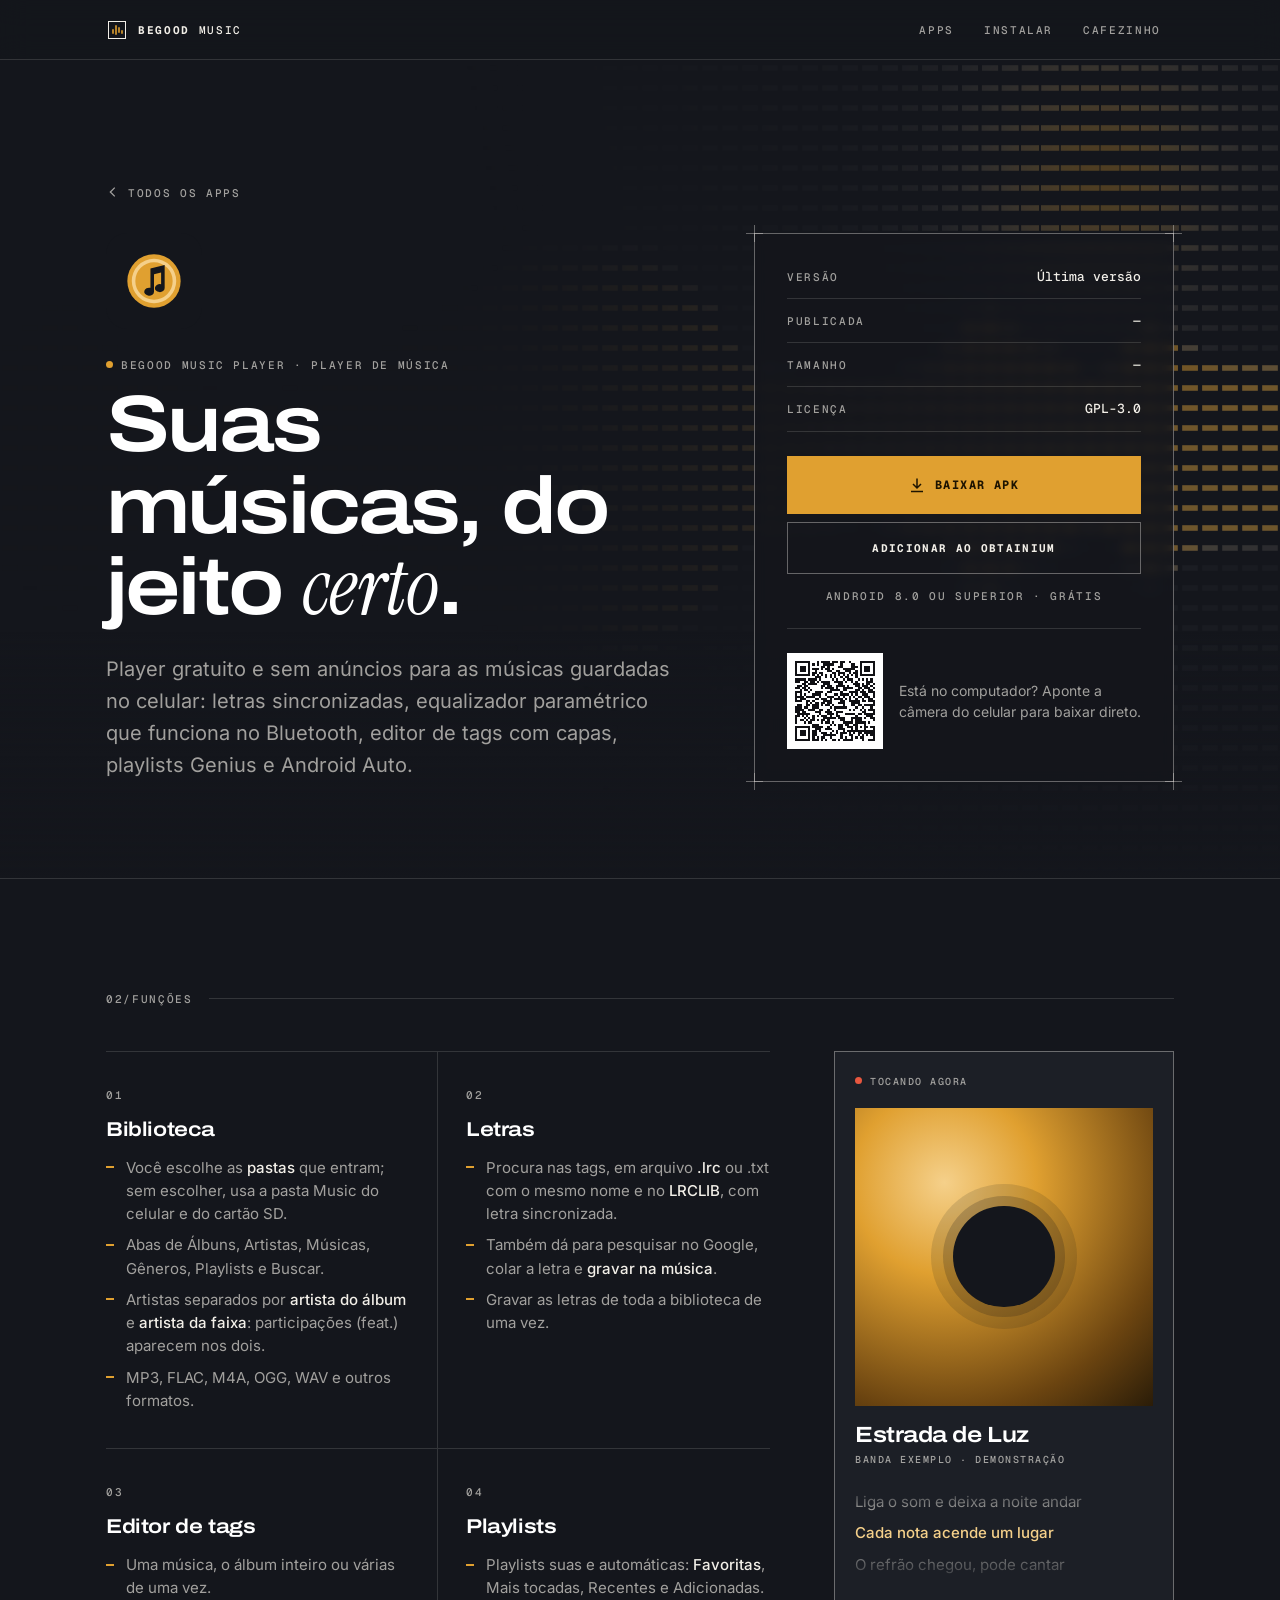
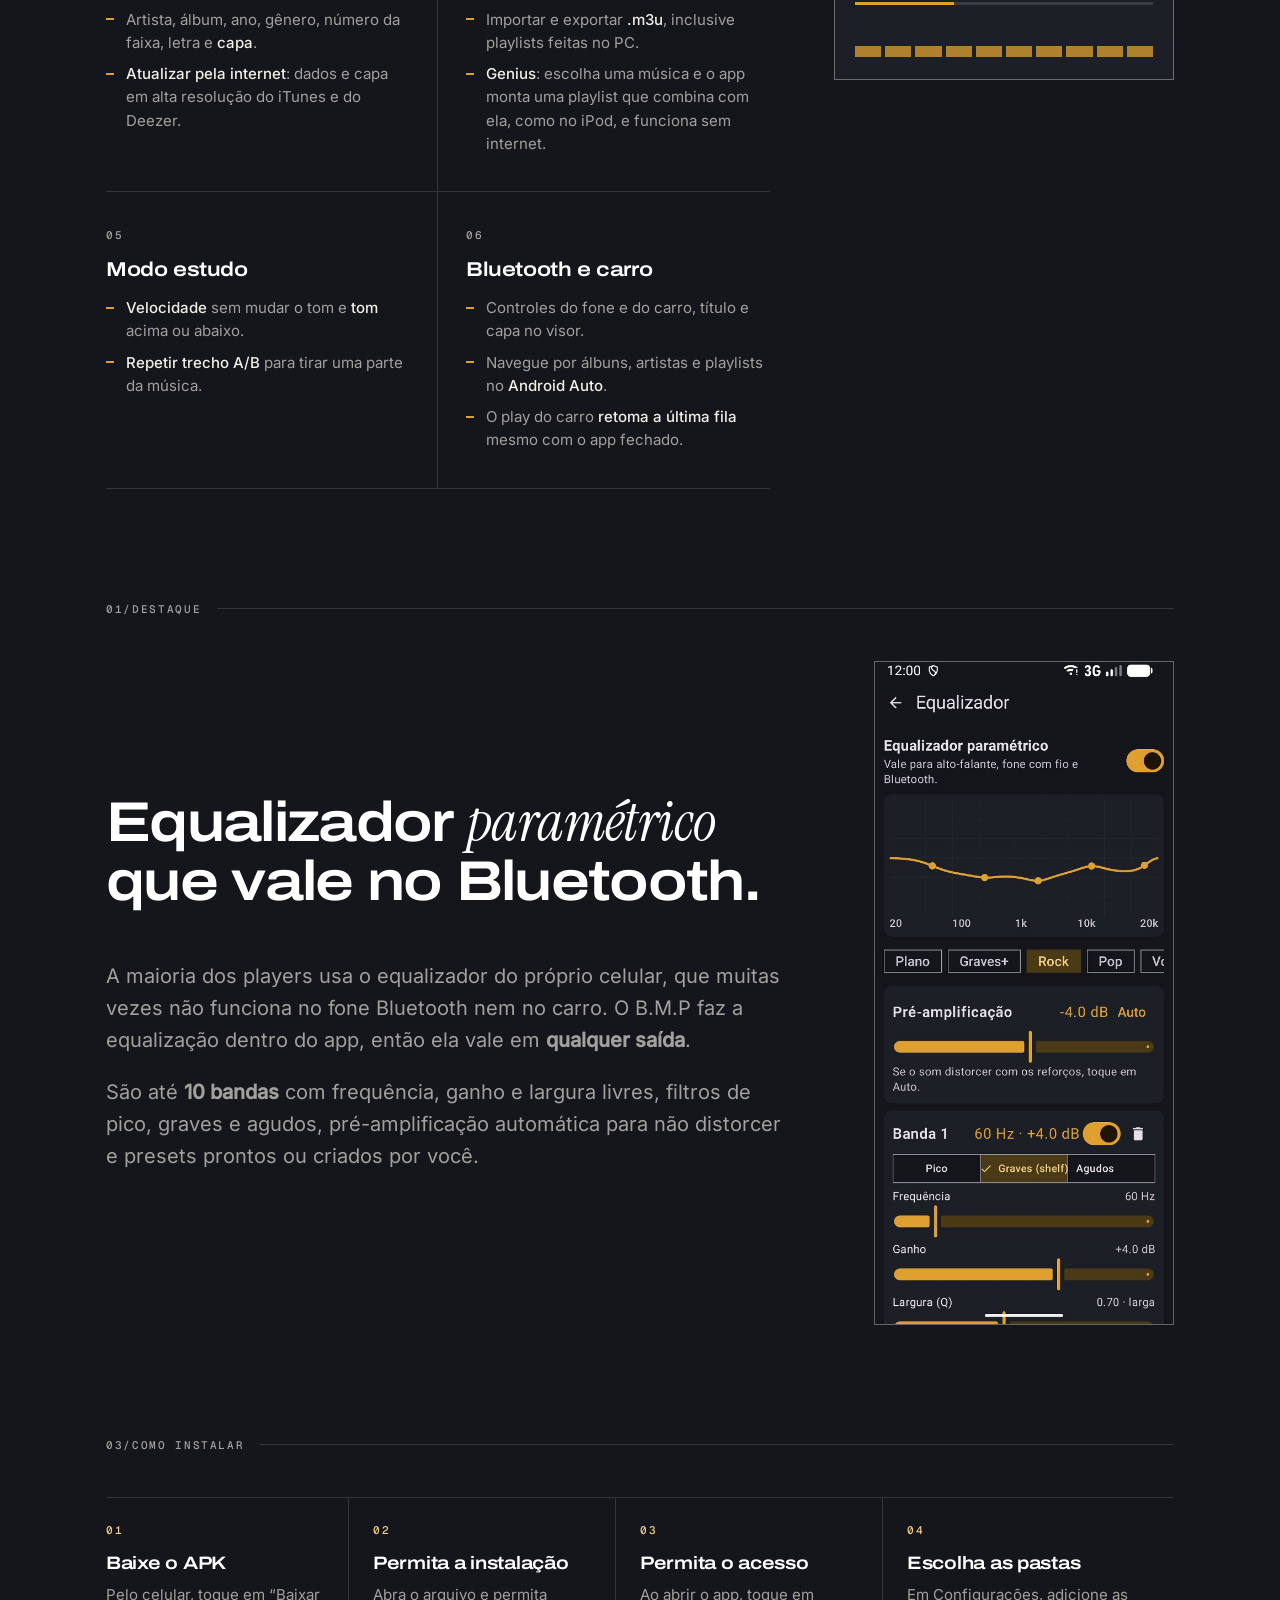
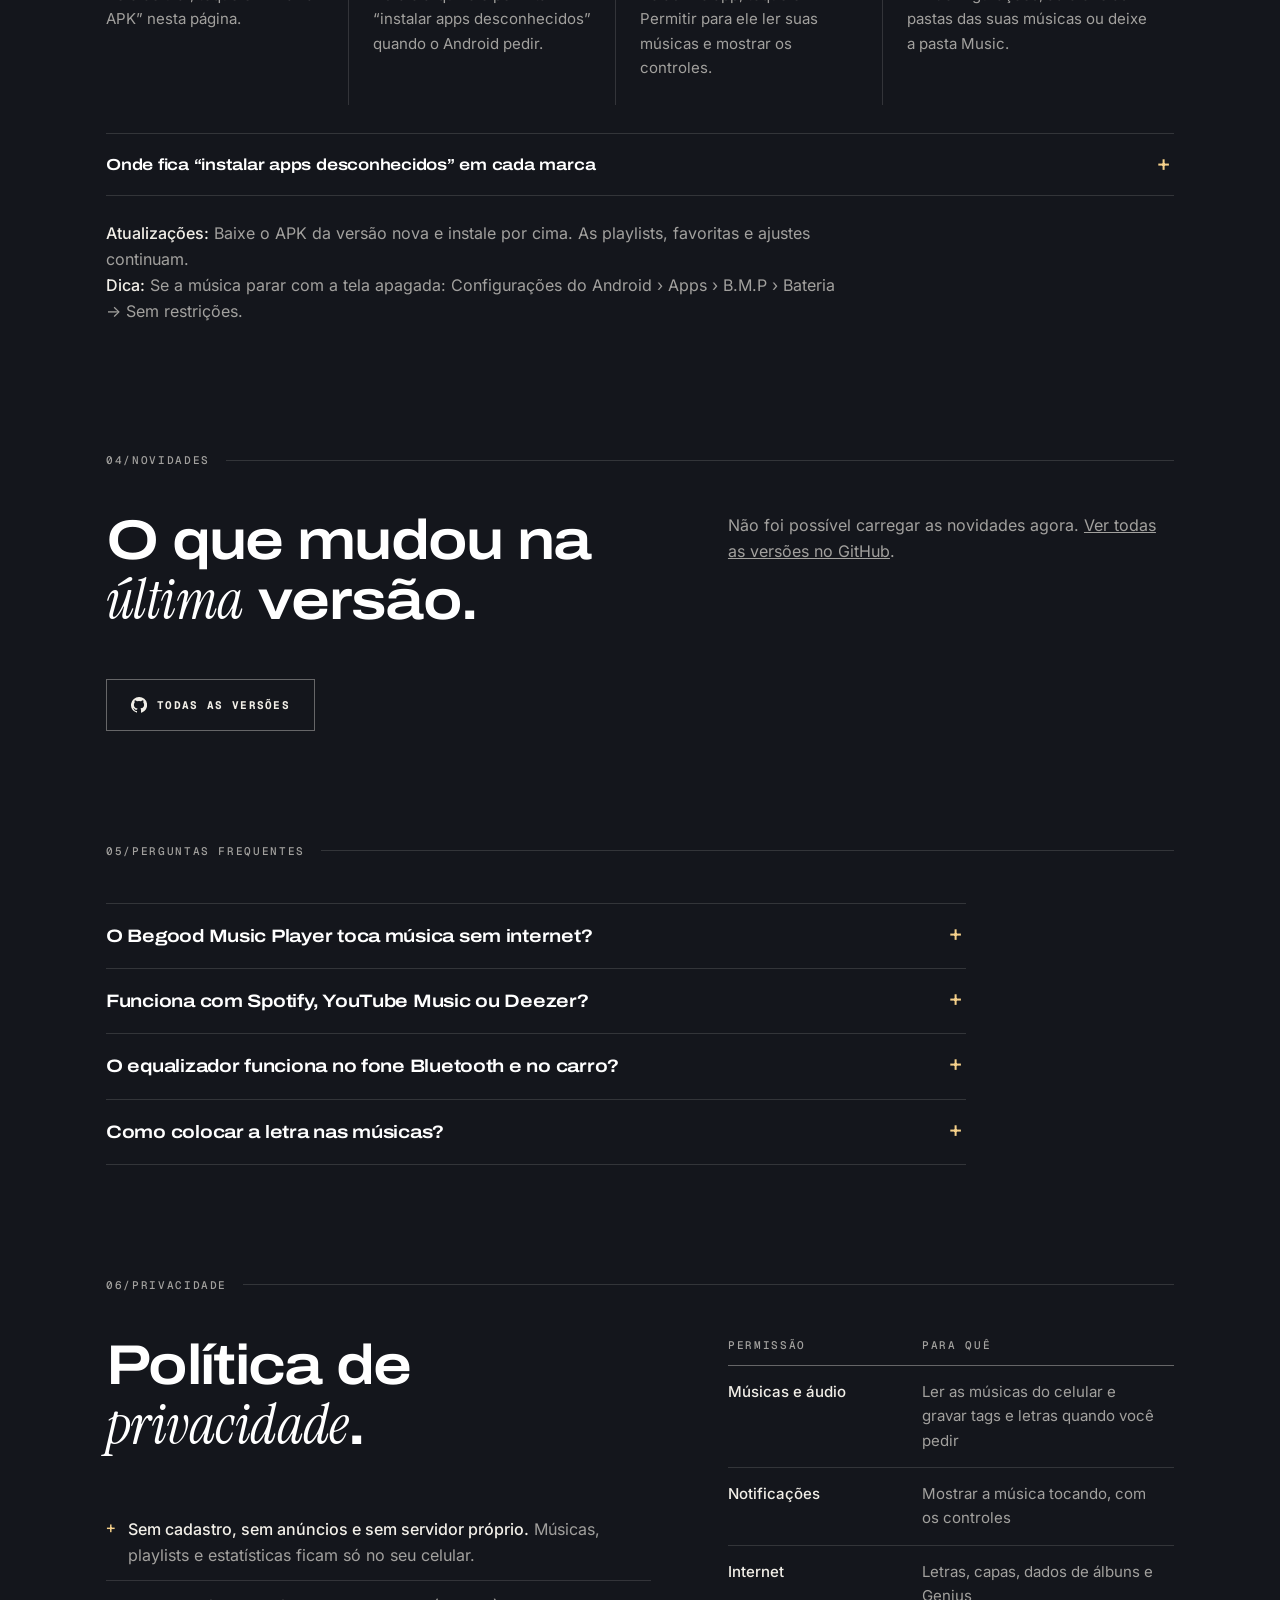
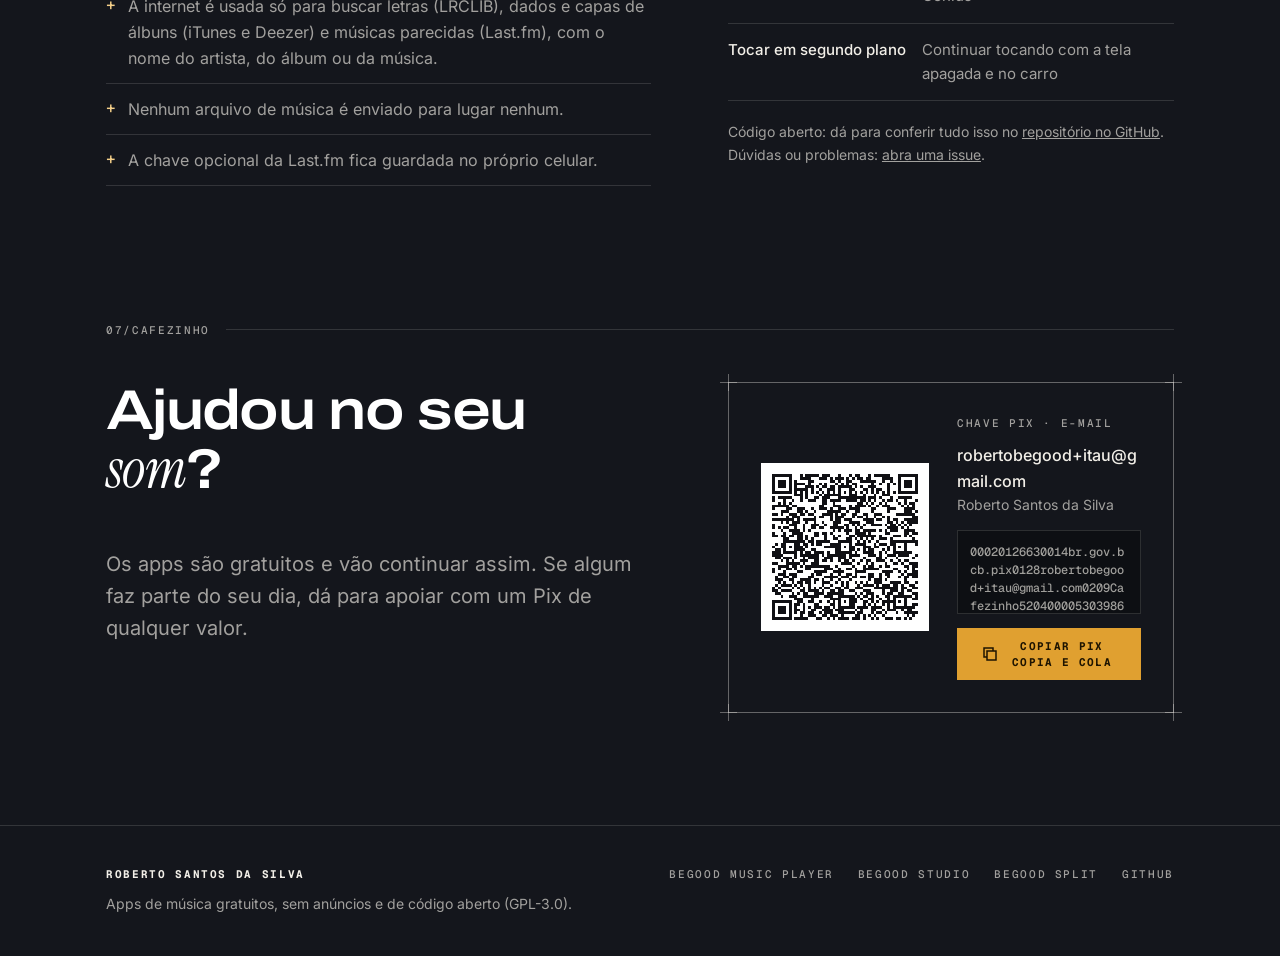
==== commit e117c25d: "Begood Split: página do separador de instrumentos para Windows - Nova página /split/ (instalador .ex" ====
--- a/music-player/index.html
+++ b/music-player/index.html
@@ -53,7 +53,7 @@
         <div class="baixar-linha"><span class="hud">Publicada</span><span data-repo="robertobegood-jpg/Begood-Music-Player-app-Android" data-campo="data">···</span></div>
         <div class="baixar-linha"><span class="hud">Tamanho</span><span data-repo="robertobegood-jpg/Begood-Music-Player-app-Android" data-campo="tamanho">···</span></div>
         <div class="baixar-linha"><span class="hud">Licença</span><span>GPL-3.0</span></div>
-        <a class="btn btn-solido btn-largo" href="https://github.com/robertobegood-jpg/Begood-Music-Player-app-Android/releases/latest" data-repo="robertobegood-jpg/Begood-Music-Player-app-Android" data-campo="baixar" rel="noopener"><svg viewBox="0 0 16 16" fill="none" stroke="currentColor" stroke-width="1.5" aria-hidden="true"><path d="M8 1.5v9M4 7l4 4 4-4M2 14.5h12"/></svg><span data-rotulo>Baixar APK</span></a>
+        <a class="btn btn-solido btn-largo" href="https://github.com/robertobegood-jpg/Begood-Music-Player-app-Android/releases/latest" data-repo="robertobegood-jpg/Begood-Music-Player-app-Android" data-campo="baixar" rel="noopener"><svg viewBox="0 0 16 16" fill="none" stroke="currentColor" stroke-width="1.5" aria-hidden="true"><path d="M8 1.5v9M4 7l4 4 4-4M2 14.5h12"/></svg><span data-rotulo="Baixar APK">Baixar APK</span></a>
         <a class="btn btn-largo" href="obtainium://add/https://github.com/robertobegood-jpg/Begood-Music-Player-app-Android">Adicionar ao Obtainium</a>
         <p class="hud aviso-req">Android 8.0 ou superior · Grátis</p>
         <div class="baixar-qr">
@@ -225,6 +225,7 @@
     <div class="rodape-links hud">
       <a href="../music-player/">Begood Music Player</a>
       <a href="../studio/">Begood Studio</a>
+      <a href="../split/">Begood Split</a>
       <a href="https://github.com/robertobegood-jpg" rel="noopener">GitHub</a>
     </div>
   </div>
--- a/assets/css/site.css
+++ b/assets/css/site.css
@@ -42,6 +42,7 @@
 /* Cor de cada app */
 .app-bmp { --app: #e0a030; --app-ink: #f5d08a; }
 .app-studio { --app: #4cd07d; --app-ink: #7fe0a3; }
+.app-split { --app: #e0a030; --app-ink: #f5d08a; }
 
 *, *::before, *::after { box-sizing: border-box; }
 html { -webkit-text-size-adjust: 100%; scroll-behavior: smooth; scroll-padding-top: calc(var(--header-h) + 16px); }
@@ -482,3 +483,18 @@
 .cordas { display: grid; grid-template-columns: repeat(6, 1fr); gap: 6px; margin-top: 18px; }
 .cordas i { font: 500 13px/1 var(--f-mono); font-style: normal; padding: 12px 0; background: var(--bg); border: 1px solid var(--line); color: var(--muted); }
 .cordas i.on { border-color: var(--verde); color: var(--verde-ink); }
+
+/* ---------- Maquete: separador (Begood Split) ---------- */
+.maquete-separador { min-height: 0; }
+.maquete-separador .barra-tempo i { transition: width .26s linear; }
+.faixas { list-style: none; margin: 18px 0 0; padding: 0; border-top: 1px solid var(--line); }
+.faixas li { display: grid; grid-template-columns: 22px 1fr 64px; align-items: center; gap: 10px; padding: 11px 0; border-bottom: 1px solid var(--line); color: var(--faint); transition: color .4s; }
+.faixas li b { font: 500 14px/1.2 var(--f-body); white-space: nowrap; overflow: hidden; text-overflow: ellipsis; }
+.faixas .onda { display: flex; align-items: center; gap: 2px; height: 22px; opacity: .25; transition: opacity .4s; }
+.faixas .onda i { flex: 1; height: 30%; background: var(--accent); }
+.faixas .onda i:nth-child(3n) { height: 80%; } .faixas .onda i:nth-child(4n+1) { height: 55%; } .faixas .onda i:nth-child(5n) { height: 100%; }
+.faixas li.ok { color: var(--ink); }
+.faixas li.ok .onda { opacity: 1; }
+.faixas li.ok .onda i { animation: eq 1s ease-in-out infinite alternate; }
+.faixas li.ok .onda i:nth-child(2n) { animation-duration: .7s; } .faixas li.ok .onda i:nth-child(3n) { animation-delay: -.4s; }
+@media (prefers-reduced-motion: reduce) { .faixas li.ok .onda i { animation: none; } }
